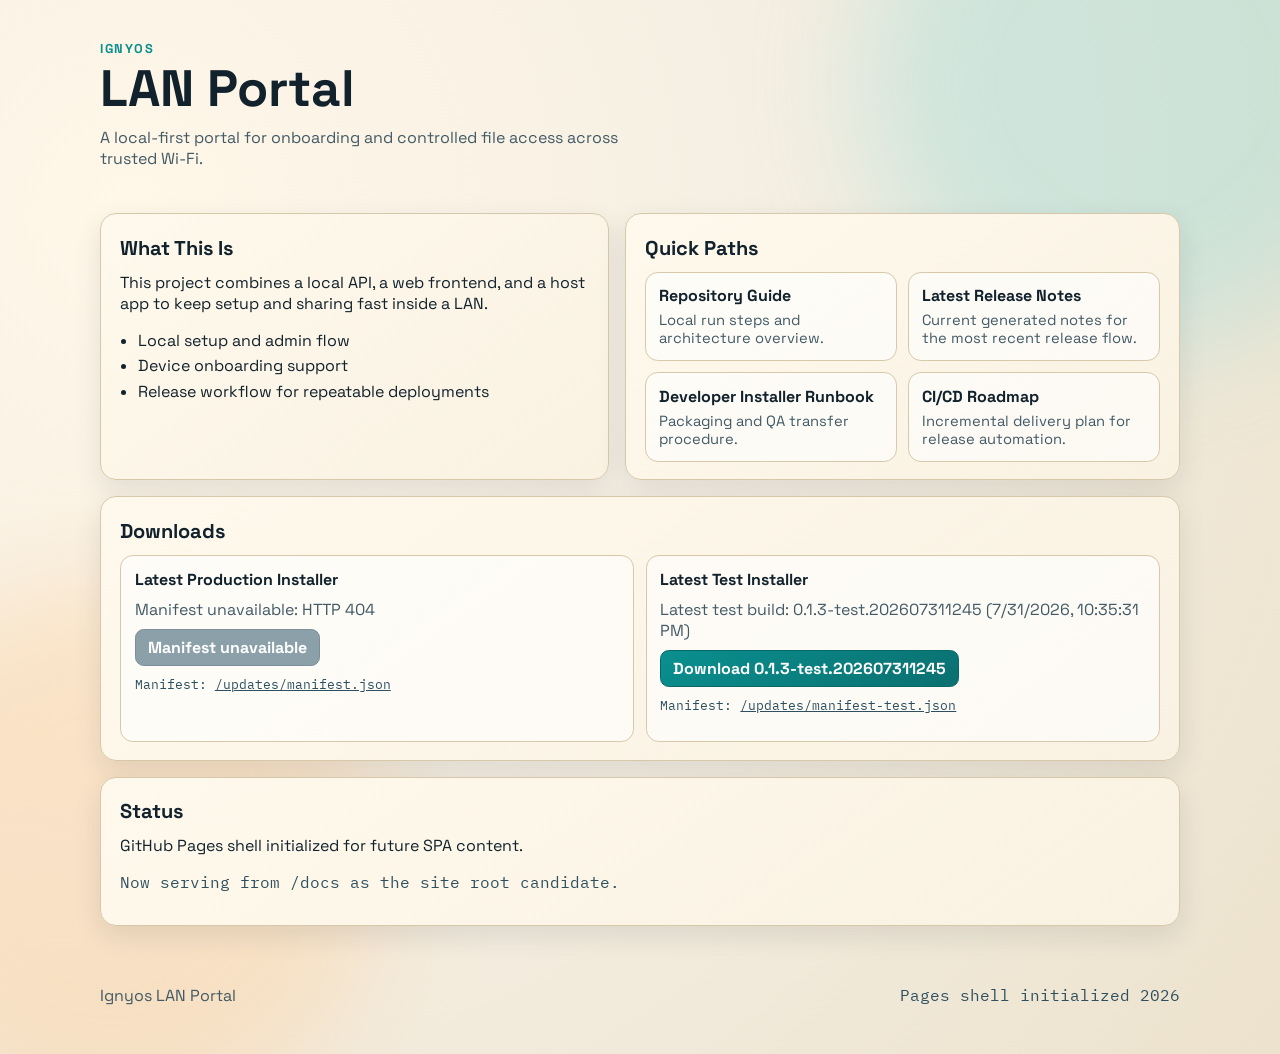
==== docs/index.html @ b9c3662c "ci/cd work" ====
<!doctype html>
<html lang="en">
<head>
  <meta charset="utf-8">
  <meta name="viewport" content="width=device-width, initial-scale=1">
  <title>Ignyos LAN Portal</title>
  <meta name="description" content="LAN-first file access and device onboarding for local networks.">
  <link rel="preconnect" href="https://fonts.googleapis.com">
  <link rel="preconnect" href="https://fonts.gstatic.com" crossorigin>
  <link href="https://fonts.googleapis.com/css2?family=Space+Grotesk:wght@400;500;700&family=IBM+Plex+Mono:wght@400;500&display=swap" rel="stylesheet">
  <link rel="stylesheet" href="./styles.css">
  <script>
    window.DEV_SITE_BANNER_CONFIG = {
      enabled: true,
      patterns: ['test-dev'],
      message: 'DEVELOPER PAGE',
      backgroundColor: '#b91c1c',
      textColor: '#ffffff',
      heightPx: 44
    };
  </script>
  <script src="./dev-site-banner.js?v=2026-08-02-16-04" defer></script>
</head>
<body>
  <div class="bg-shape bg-shape-a" aria-hidden="true"></div>
  <div class="bg-shape bg-shape-b" aria-hidden="true"></div>

  <header class="site-header">
    <div class="brand-row">
      <p class="kicker">Ignyos</p>
      <h1>LAN Portal</h1>
    </div>
    <p class="tagline">A local-first portal for onboarding and controlled file access across trusted Wi-Fi.</p>
  </header>

  <main class="layout">
    <section class="panel intro reveal">
      <h2>What This Is</h2>
      <p>
        This project combines a local API, a web frontend, and a host app to keep setup and sharing fast inside a LAN.
      </p>
      <ul>
        <li>Local setup and admin flow</li>
        <li>Device onboarding support</li>
        <li>Release workflow for repeatable deployments</li>
      </ul>
    </section>

    <section class="panel reveal delay-1">
      <h2>Quick Paths</h2>
      <div class="grid-links">
        <a href="../README.md" class="card-link">
          <span class="card-title">Repository Guide</span>
          <span class="card-copy">Local run steps and architecture overview.</span>
        </a>
        <a href="../.github/release/release-notes.md" class="card-link">
          <span class="card-title">Latest Release Notes</span>
          <span class="card-copy">Current generated notes for the most recent release flow.</span>
        </a>
        <a href="../.github/runbooks/developer-installer.md" class="card-link">
          <span class="card-title">Developer Installer Runbook</span>
          <span class="card-copy">Packaging and QA transfer procedure.</span>
        </a>
        <a href="../.github/roadmaps/cicd-roadmap.md" class="card-link">
          <span class="card-title">CI/CD Roadmap</span>
          <span class="card-copy">Incremental delivery plan for release automation.</span>
        </a>
      </div>
    </section>

    <section class="panel reveal delay-2">
      <h2>Downloads</h2>
      <div class="download-grid">
        <article class="download-card">
          <h3>Latest Production Installer</h3>
          <p id="prod-status" class="status-line">Loading manifest...</p>
          <a id="prod-download" class="download-link disabled" href="#" aria-disabled="true">Manifest unavailable</a>
          <p class="mono small">Manifest: <a href="./updates/manifest.json">/updates/manifest.json</a></p>
        </article>
        <article class="download-card">
          <h3>Latest Test Installer</h3>
          <p id="test-status" class="status-line">Loading manifest...</p>
          <a id="test-download" class="download-link disabled" href="#" aria-disabled="true">Manifest unavailable</a>
          <p class="mono small">Manifest: <a href="./updates/manifest-test.json">/updates/manifest-test.json</a></p>
        </article>
      </div>
    </section>

    <section class="panel reveal delay-2">
      <h2>Status</h2>
      <p>GitHub Pages shell initialized for future SPA content.</p>
      <p class="mono">Now serving from /docs as the site root candidate.</p>
    </section>
  </main>

  <footer class="site-footer">
    <p>Ignyos LAN Portal</p>
    <p class="mono" id="year-line"></p>
  </footer>

  <script src="./app.js"></script>
</body>
</html>
---- docs/styles.css ----
:root {
  --bg: #f5efe3;
  --surface: #fff9ed;
  --surface-2: #f9f2e2;
  --ink: #11222d;
  --muted: #425a66;
  --line: #d8c8aa;
  --accent: #0a8f8f;
  --accent-2: #f08a24;
  --shadow: 0 10px 28px rgba(17, 34, 45, 0.1);
}

* {
  box-sizing: border-box;
}

body {
  margin: 0;
  min-height: 100vh;
  font-family: "Space Grotesk", sans-serif;
  color: var(--ink);
  background: radial-gradient(circle at 10% 20%, #fff7e8 0%, #f5efe3 45%, #ece2cd 100%);
  overflow-x: hidden;
}

.bg-shape {
  position: fixed;
  width: 34rem;
  height: 34rem;
  border-radius: 50%;
  filter: blur(56px);
  opacity: 0.35;
  z-index: -1;
}

.bg-shape-a {
  top: -12rem;
  right: -8rem;
  background: #8fd9d9;
}

.bg-shape-b {
  bottom: -14rem;
  left: -10rem;
  background: #ffc98f;
}

.site-header {
  max-width: 70rem;
  margin: 0 auto;
  padding: 2.5rem 1.25rem 1rem;
}

.brand-row {
  display: flex;
  flex-direction: column;
  gap: 0.35rem;
}

.kicker {
  margin: 0;
  letter-spacing: 0.12em;
  text-transform: uppercase;
  color: var(--accent);
  font-size: 0.8rem;
  font-weight: 700;
}

h1 {
  margin: 0;
  font-size: clamp(2.1rem, 4vw, 3.6rem);
  line-height: 1;
}

.tagline {
  max-width: 52ch;
  color: var(--muted);
  margin-top: 0.85rem;
}

.layout {
  max-width: 70rem;
  margin: 0 auto;
  padding: 0.75rem 1.25rem 2.75rem;
  display: grid;
  gap: 1rem;
  grid-template-columns: 1.1fr 1.2fr;
}

.panel {
  background: linear-gradient(145deg, var(--surface), var(--surface-2));
  border: 1px solid var(--line);
  border-radius: 1rem;
  box-shadow: var(--shadow);
  padding: 1.1rem 1.2rem;
}

.panel:nth-child(3) {
  grid-column: 1 / -1;
}

.panel:nth-child(4) {
  grid-column: 1 / -1;
}

h2 {
  margin-top: 0.2rem;
  margin-bottom: 0.65rem;
  font-size: 1.25rem;
}

p {
  margin-top: 0.4rem;
}

ul {
  margin: 0.8rem 0 0;
  padding-left: 1.1rem;
}

li {
  margin: 0.28rem 0;
}

.grid-links {
  display: grid;
  grid-template-columns: repeat(2, minmax(0, 1fr));
  gap: 0.72rem;
}

.card-link {
  display: block;
  text-decoration: none;
  color: var(--ink);
  border: 1px solid var(--line);
  border-radius: 0.8rem;
  padding: 0.8rem;
  background: rgba(255, 255, 255, 0.62);
  transition: transform 180ms ease, border-color 180ms ease, background-color 180ms ease;
}

.card-link:hover {
  transform: translateY(-2px);
  border-color: var(--accent);
  background: rgba(255, 255, 255, 0.85);
}

.card-title {
  display: block;
  font-weight: 700;
  margin-bottom: 0.3rem;
}

.card-copy {
  display: block;
  color: var(--muted);
  font-size: 0.92rem;
}

.download-grid {
  display: grid;
  grid-template-columns: repeat(2, minmax(0, 1fr));
  gap: 0.72rem;
}

.download-card {
  border: 1px solid var(--line);
  border-radius: 0.8rem;
  padding: 0.85rem;
  background: rgba(255, 255, 255, 0.64);
}

.download-card h3 {
  margin: 0;
  font-size: 1rem;
}

.status-line {
  margin: 0.55rem 0;
  color: var(--muted);
}

.download-link {
  display: inline-block;
  text-decoration: none;
  color: #fff;
  background: linear-gradient(145deg, var(--accent), #0b7070);
  border: 1px solid #086868;
  border-radius: 0.55rem;
  padding: 0.45rem 0.75rem;
  font-weight: 700;
  transition: transform 180ms ease, filter 180ms ease;
}

.download-link:hover {
  transform: translateY(-1px);
  filter: brightness(1.04);
}

.download-link.disabled {
  background: #8ba0a9;
  border-color: #798f99;
  pointer-events: none;
}

.small {
  margin-top: 0.55rem;
  font-size: 0.84rem;
}

.small a {
  color: inherit;
}

.mono {
  font-family: "IBM Plex Mono", monospace;
  color: #2d4f5f;
}

.site-footer {
  max-width: 70rem;
  margin: 0 auto;
  padding: 0.5rem 1.25rem 2rem;
  display: flex;
  justify-content: space-between;
  align-items: baseline;
  gap: 0.8rem;
  color: var(--muted);
}

.reveal {
  opacity: 0;
  transform: translateY(14px);
  animation: rise 520ms ease forwards;
}

.delay-1 {
  animation-delay: 140ms;
}

.delay-2 {
  animation-delay: 240ms;
}

@keyframes rise {
  to {
    opacity: 1;
    transform: translateY(0);
  }
}

@media (max-width: 860px) {
  .layout {
    grid-template-columns: 1fr;
  }

  .panel:nth-child(3) {
    grid-column: auto;
  }

  .grid-links {
    grid-template-columns: 1fr;
  }

  .download-grid {
    grid-template-columns: 1fr;
  }

  .site-footer {
    flex-direction: column;
    align-items: flex-start;
  }
}
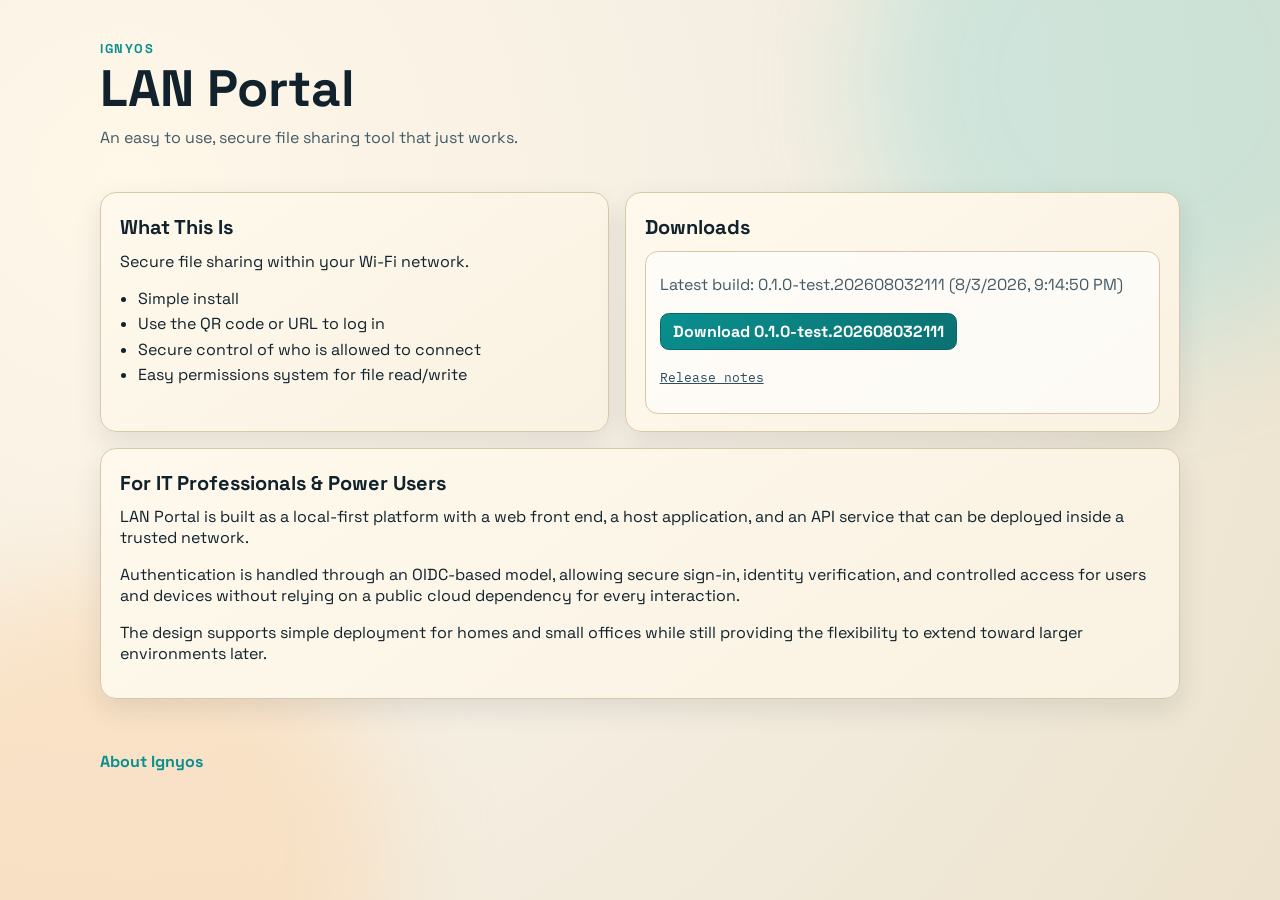
==== commit f430bd45: "update workflow for dev update splash page" ====
--- a/docs/index.html
+++ b/docs/index.html
@@ -3,8 +3,8 @@
 <head>
   <meta charset="utf-8">
   <meta name="viewport" content="width=device-width, initial-scale=1">
-  <title>Ignyos LAN Portal</title>
-  <meta name="description" content="LAN-first file access and device onboarding for local networks.">
+  <title>LAN Portal Downloads</title>
+  <meta name="description" content="Latest LAN Portal production and developer installers for trusted local networks.">
   <link rel="preconnect" href="https://fonts.googleapis.com">
   <link rel="preconnect" href="https://fonts.gstatic.com" crossorigin>
   <link href="https://fonts.googleapis.com/css2?family=Space+Grotesk:wght@400;500;700&family=IBM+Plex+Mono:wght@400;500&display=swap" rel="stylesheet">
@@ -30,71 +30,51 @@
       <p class="kicker">Ignyos</p>
       <h1>LAN Portal</h1>
     </div>
-    <p class="tagline">A local-first portal for onboarding and controlled file access across trusted Wi-Fi.</p>
+    <p class="tagline">An easy to use, secure file sharing tool that just works.</p>
   </header>
 
   <main class="layout">
     <section class="panel intro reveal">
       <h2>What This Is</h2>
       <p>
-        This project combines a local API, a web frontend, and a host app to keep setup and sharing fast inside a LAN.
+        Secure file sharing within your Wi‑Fi network.
       </p>
       <ul>
-        <li>Local setup and admin flow</li>
-        <li>Device onboarding support</li>
-        <li>Release workflow for repeatable deployments</li>
+        <li>Simple install</li>
+        <li>Use the QR code or URL to log in</li>
+        <li>Secure control of who is allowed to connect</li>
+        <li>Easy permissions system for file read/write</li>
       </ul>
     </section>
 
-    <section class="panel reveal delay-1">
-      <h2>Quick Paths</h2>
-      <div class="grid-links">
-        <a href="../README.md" class="card-link">
-          <span class="card-title">Repository Guide</span>
-          <span class="card-copy">Local run steps and architecture overview.</span>
-        </a>
-        <a href="../.github/release/release-notes.md" class="card-link">
-          <span class="card-title">Latest Release Notes</span>
-          <span class="card-copy">Current generated notes for the most recent release flow.</span>
-        </a>
-        <a href="../.github/runbooks/developer-installer.md" class="card-link">
-          <span class="card-title">Developer Installer Runbook</span>
-          <span class="card-copy">Packaging and QA transfer procedure.</span>
-        </a>
-        <a href="../.github/roadmaps/cicd-roadmap.md" class="card-link">
-          <span class="card-title">CI/CD Roadmap</span>
-          <span class="card-copy">Incremental delivery plan for release automation.</span>
-        </a>
+    <section class="panel reveal delay-2">
+      <h2>Downloads</h2>
+      <div class="download-card single-download-card">
+        <p id="download-status" class="status-line">Loading latest build...</p>
+        <a id="download-link" class="download-link disabled" href="#" aria-disabled="true">Download unavailable</a>
+        <p class="mono small">
+          <a id="release-notes-link" href="../.github/release/release-notes.md">Release notes</a>
+        </p>
       </div>
     </section>
 
     <section class="panel reveal delay-2">
-      <h2>Downloads</h2>
-      <div class="download-grid">
-        <article class="download-card">
-          <h3>Latest Production Installer</h3>
-          <p id="prod-status" class="status-line">Loading manifest...</p>
-          <a id="prod-download" class="download-link disabled" href="#" aria-disabled="true">Manifest unavailable</a>
-          <p class="mono small">Manifest: <a href="./updates/manifest.json">/updates/manifest.json</a></p>
-        </article>
-        <article class="download-card">
-          <h3>Latest Test Installer</h3>
-          <p id="test-status" class="status-line">Loading manifest...</p>
-          <a id="test-download" class="download-link disabled" href="#" aria-disabled="true">Manifest unavailable</a>
-          <p class="mono small">Manifest: <a href="./updates/manifest-test.json">/updates/manifest-test.json</a></p>
-        </article>
-      </div>
+      <h2>For IT Professionals &amp; Power Users</h2>
+      <p>
+        LAN Portal is built as a local-first platform with a web front end, a host application, and an API service that can be deployed inside a trusted network.
+      </p>
+      <p>
+        Authentication is handled through an OIDC-based model, allowing secure sign-in, identity verification, and controlled access for users and devices without relying on a public cloud dependency for every interaction.
+      </p>
+      <p>
+        The design supports simple deployment for homes and small offices while still providing the flexibility to extend toward larger environments later.
+      </p>
     </section>
 
-    <section class="panel reveal delay-2">
-      <h2>Status</h2>
-      <p>GitHub Pages shell initialized for future SPA content.</p>
-      <p class="mono">Now serving from /docs as the site root candidate.</p>
-    </section>
   </main>
 
   <footer class="site-footer">
-    <p>Ignyos LAN Portal</p>
+    <a href="https://ignyos.com" class="footer-link" target="_blank" rel="noopener noreferrer">About Ignyos</a>
     <p class="mono" id="year-line"></p>
   </footer>
 
--- a/docs/styles.css
+++ b/docs/styles.css
@@ -122,47 +122,6 @@
   margin: 0.28rem 0;
 }
 
-.grid-links {
-  display: grid;
-  grid-template-columns: repeat(2, minmax(0, 1fr));
-  gap: 0.72rem;
-}
-
-.card-link {
-  display: block;
-  text-decoration: none;
-  color: var(--ink);
-  border: 1px solid var(--line);
-  border-radius: 0.8rem;
-  padding: 0.8rem;
-  background: rgba(255, 255, 255, 0.62);
-  transition: transform 180ms ease, border-color 180ms ease, background-color 180ms ease;
-}
-
-.card-link:hover {
-  transform: translateY(-2px);
-  border-color: var(--accent);
-  background: rgba(255, 255, 255, 0.85);
-}
-
-.card-title {
-  display: block;
-  font-weight: 700;
-  margin-bottom: 0.3rem;
-}
-
-.card-copy {
-  display: block;
-  color: var(--muted);
-  font-size: 0.92rem;
-}
-
-.download-grid {
-  display: grid;
-  grid-template-columns: repeat(2, minmax(0, 1fr));
-  gap: 0.72rem;
-}
-
 .download-card {
   border: 1px solid var(--line);
   border-radius: 0.8rem;
@@ -170,9 +129,11 @@
   background: rgba(255, 255, 255, 0.64);
 }
 
-.download-card h3 {
-  margin: 0;
-  font-size: 1rem;
+.single-download-card {
+  display: flex;
+  flex-direction: column;
+  align-items: flex-start;
+  gap: 0.55rem;
 }
 
 .status-line {
@@ -228,6 +189,16 @@
   color: var(--muted);
 }
 
+.footer-link {
+  color: var(--accent);
+  text-decoration: none;
+  font-weight: 700;
+}
+
+.footer-link:hover {
+  text-decoration: underline;
+}
+
 .reveal {
   opacity: 0;
   transform: translateY(14px);
@@ -262,10 +233,6 @@
     grid-template-columns: 1fr;
   }
 
-  .download-grid {
-    grid-template-columns: 1fr;
-  }
-
   .site-footer {
     flex-direction: column;
     align-items: flex-start;
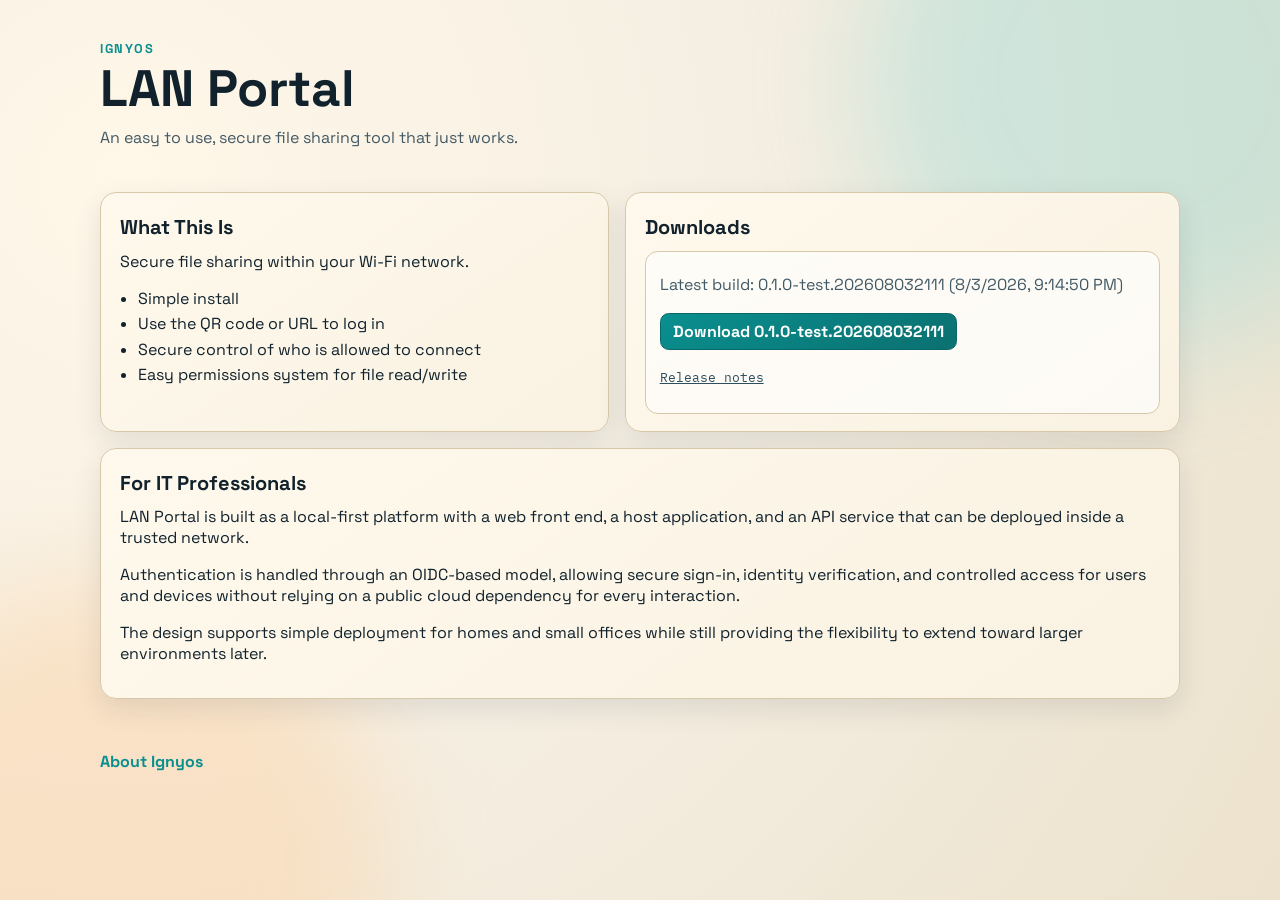
==== commit ab299cd1: "updates" ====
--- a/docs/index.html
+++ b/docs/index.html
@@ -59,7 +59,7 @@
     </section>
 
     <section class="panel reveal delay-2">
-      <h2>For IT Professionals &amp; Power Users</h2>
+      <h2>For IT Professionals</h2>
       <p>
         LAN Portal is built as a local-first platform with a web front end, a host application, and an API service that can be deployed inside a trusted network.
       </p>
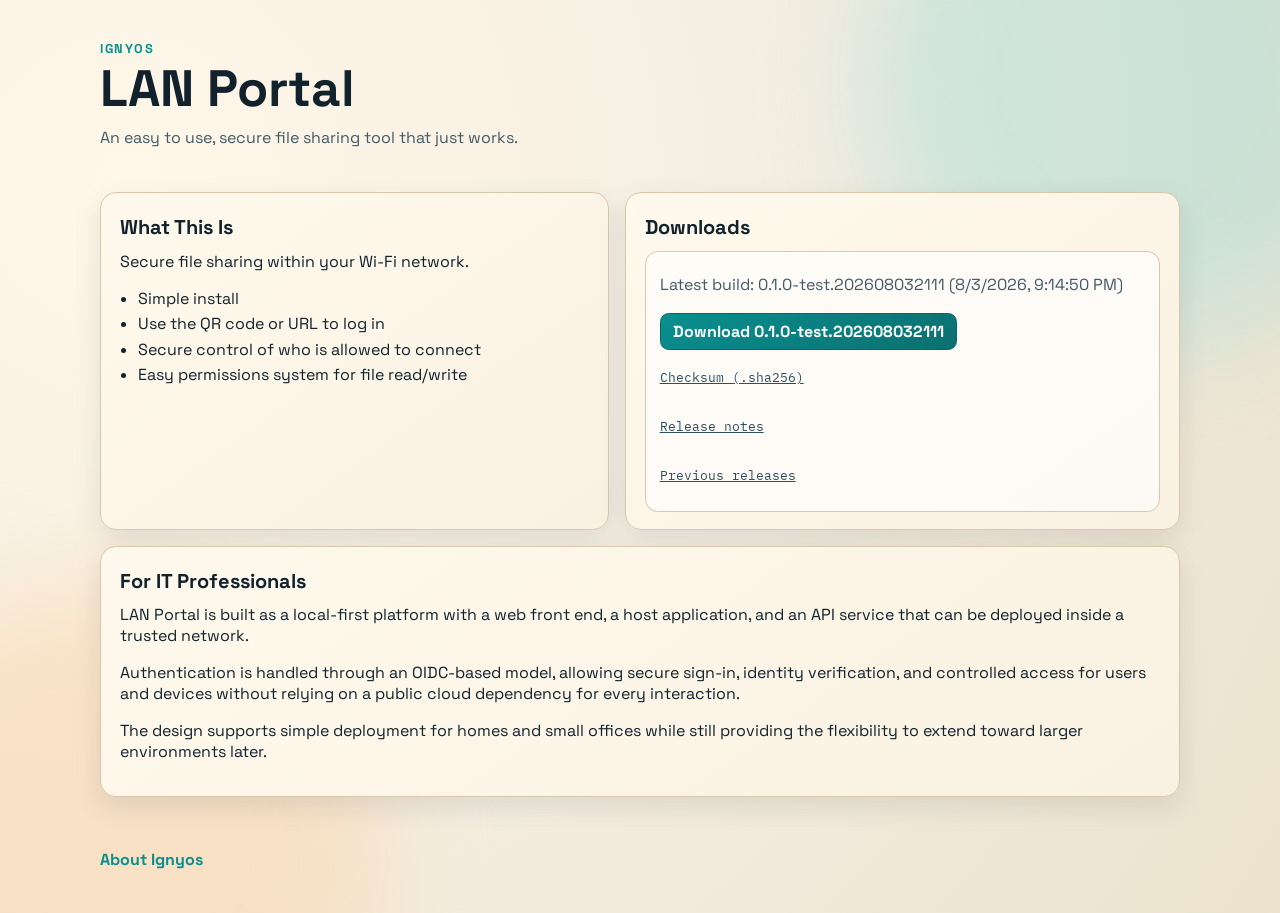
==== commit a9a9b01d: "update workflow" ====
--- a/docs/index.html
+++ b/docs/index.html
@@ -53,7 +53,13 @@
         <p id="download-status" class="status-line">Loading latest build...</p>
         <a id="download-link" class="download-link disabled" href="#" aria-disabled="true">Download unavailable</a>
         <p class="mono small">
+          <a id="checksum-link" class="disabled" href="#" aria-disabled="true">Checksum unavailable</a>
+        </p>
+        <p class="mono small">
           <a id="release-notes-link" href="../.github/release/release-notes.md">Release notes</a>
+        </p>
+        <p class="mono small">
+          <a href="./releases/" aria-label="View previous releases">Previous releases</a>
         </p>
       </div>
     </section>
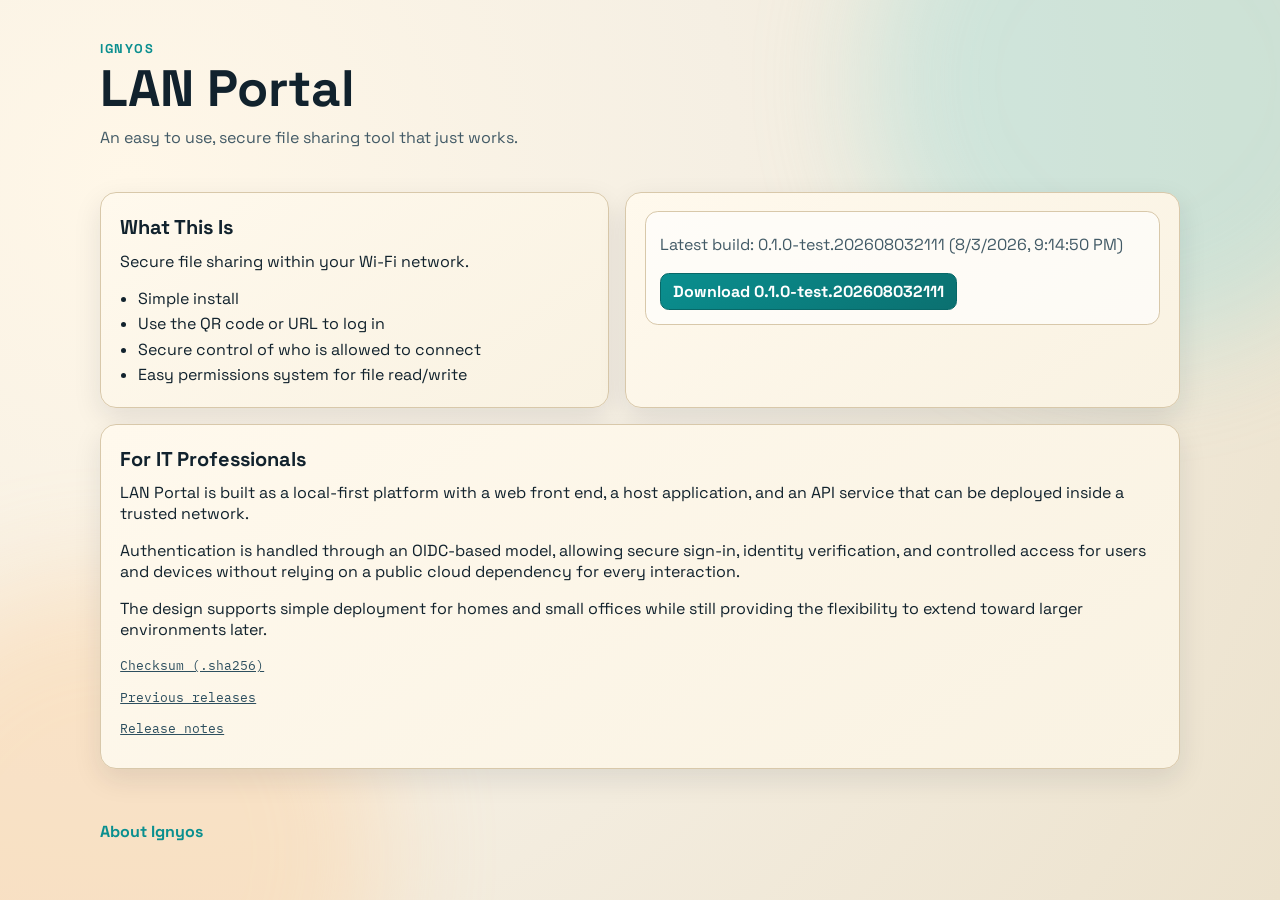
==== commit d11b54fb: "update landing page" ====
--- a/docs/index.html
+++ b/docs/index.html
@@ -48,19 +48,9 @@
     </section>
 
     <section class="panel reveal delay-2">
-      <h2>Downloads</h2>
       <div class="download-card single-download-card">
         <p id="download-status" class="status-line">Loading latest build...</p>
         <a id="download-link" class="download-link disabled" href="#" aria-disabled="true">Download unavailable</a>
-        <p class="mono small">
-          <a id="checksum-link" class="disabled" href="#" aria-disabled="true">Checksum unavailable</a>
-        </p>
-        <p class="mono small">
-          <a id="release-notes-link" href="../.github/release/release-notes.md">Release notes</a>
-        </p>
-        <p class="mono small">
-          <a href="./releases/" aria-label="View previous releases">Previous releases</a>
-        </p>
       </div>
     </section>
 
@@ -75,6 +65,15 @@
       <p>
         The design supports simple deployment for homes and small offices while still providing the flexibility to extend toward larger environments later.
       </p>
+      <p class="mono small">
+        <a id="checksum-link" class="disabled" href="#" aria-disabled="true">Checksum unavailable</a>
+      </p>
+      <p class="mono small">
+        <a href="./releases/" aria-label="View previous releases">Previous releases</a>
+      </p>
+      <p class="mono small">
+        <a id="release-notes-link" href="../.github/release/release-notes.md">Release notes</a>
+      </p>
     </section>
 
   </main>
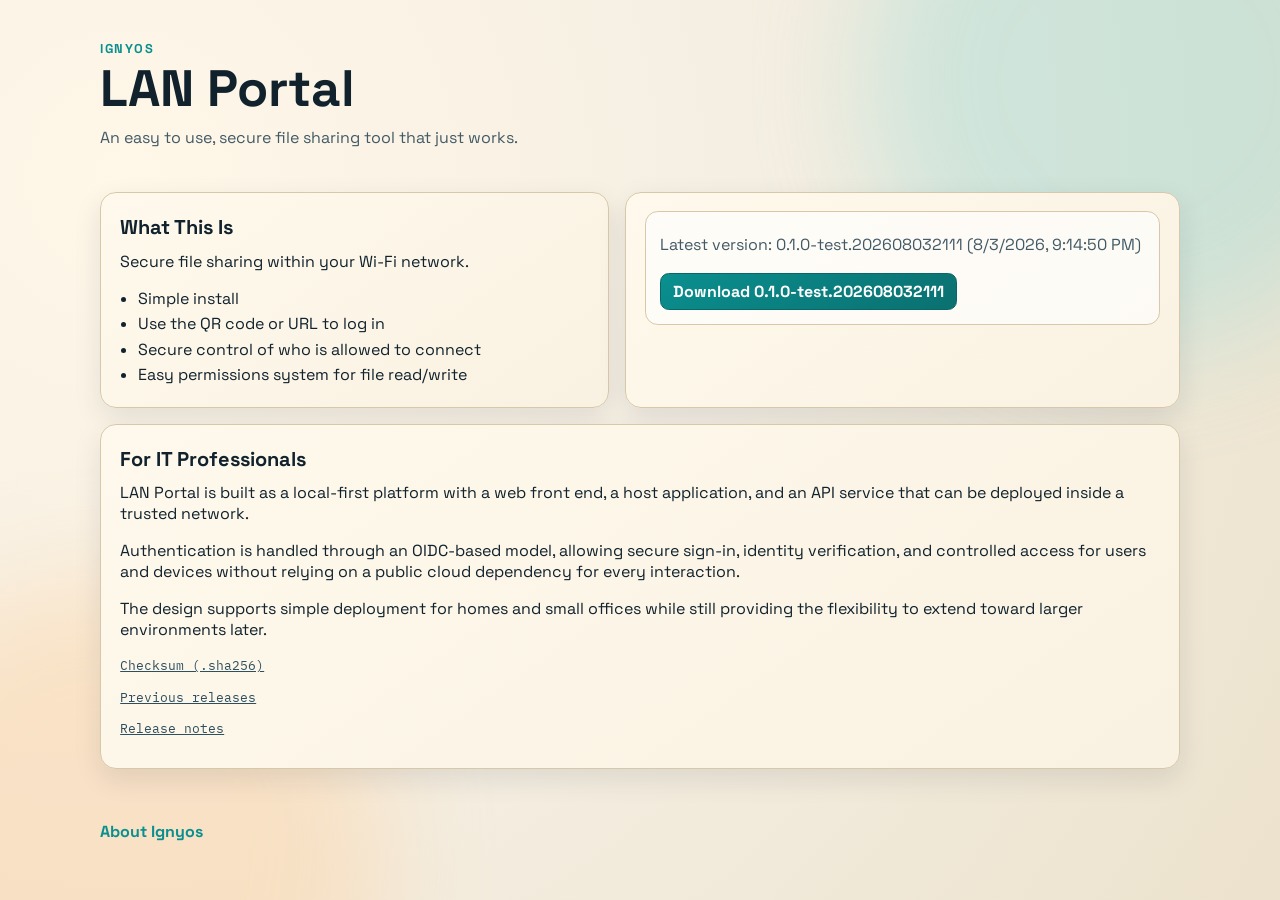
==== commit e0ea2c9b: "improve previous releases page" ====
--- a/docs/index.html
+++ b/docs/index.html
@@ -69,7 +69,7 @@
         <a id="checksum-link" class="disabled" href="#" aria-disabled="true">Checksum unavailable</a>
       </p>
       <p class="mono small">
-        <a href="./releases/" aria-label="View previous releases">Previous releases</a>
+        <a href="./releases/index.html" aria-label="View previous releases">Previous releases</a>
       </p>
       <p class="mono small">
         <a id="release-notes-link" href="../.github/release/release-notes.md">Release notes</a>
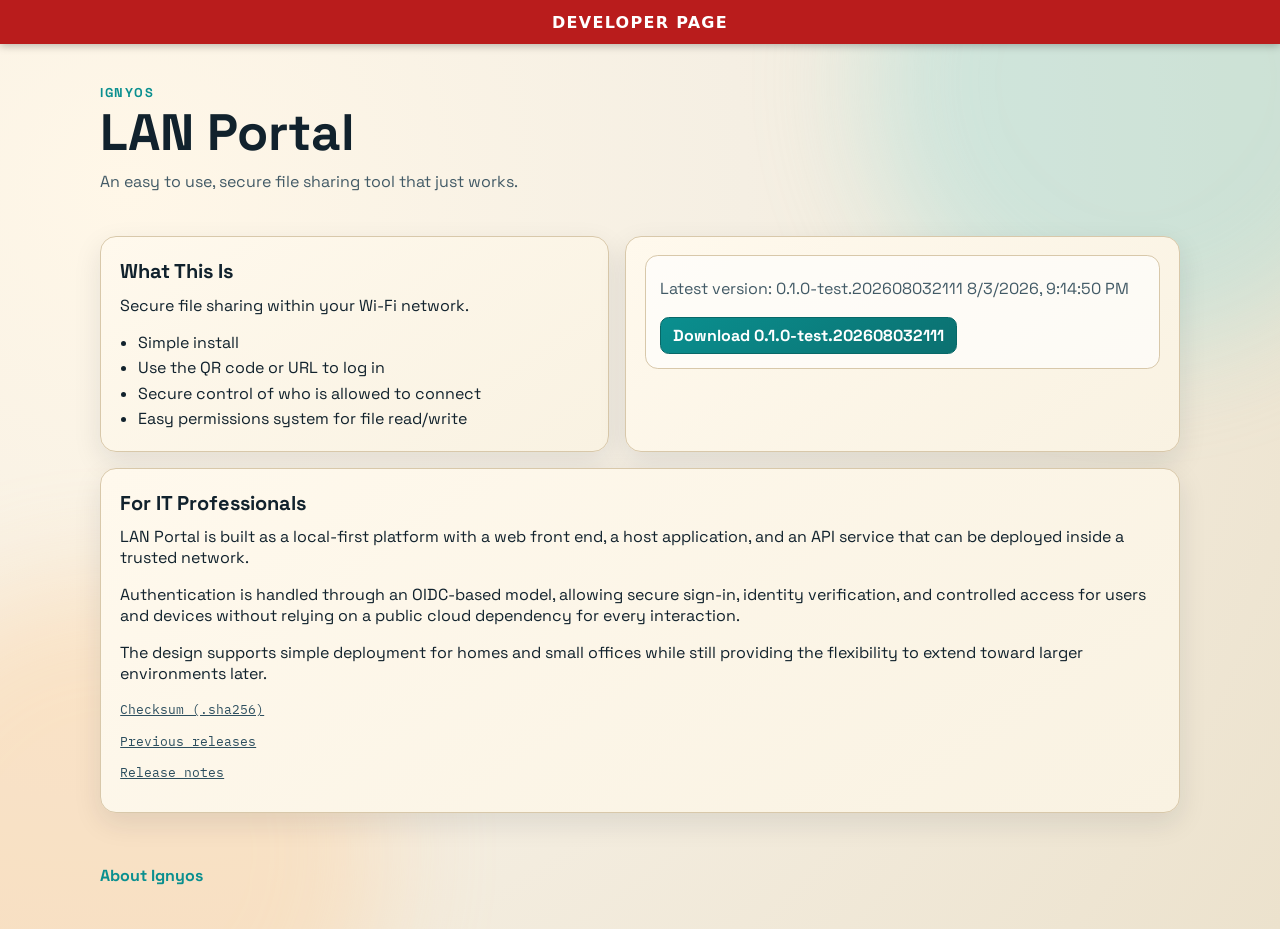
==== commit 07312a1e: "fixed bugs" ====
--- a/docs/index.html
+++ b/docs/index.html
@@ -12,11 +12,12 @@
   <script>
     window.DEV_SITE_BANNER_CONFIG = {
       enabled: true,
-      patterns: ['test-dev'],
+      patterns: ['test-dev', 'dev', 'test', 'localhost'],
       message: 'DEVELOPER PAGE',
       backgroundColor: '#b91c1c',
       textColor: '#ffffff',
-      heightPx: 44
+      heightPx: 44,
+      skipOnLocalhost: false
     };
   </script>
   <script src="./dev-site-banner.js?v=2026-08-02-16-04" defer></script>
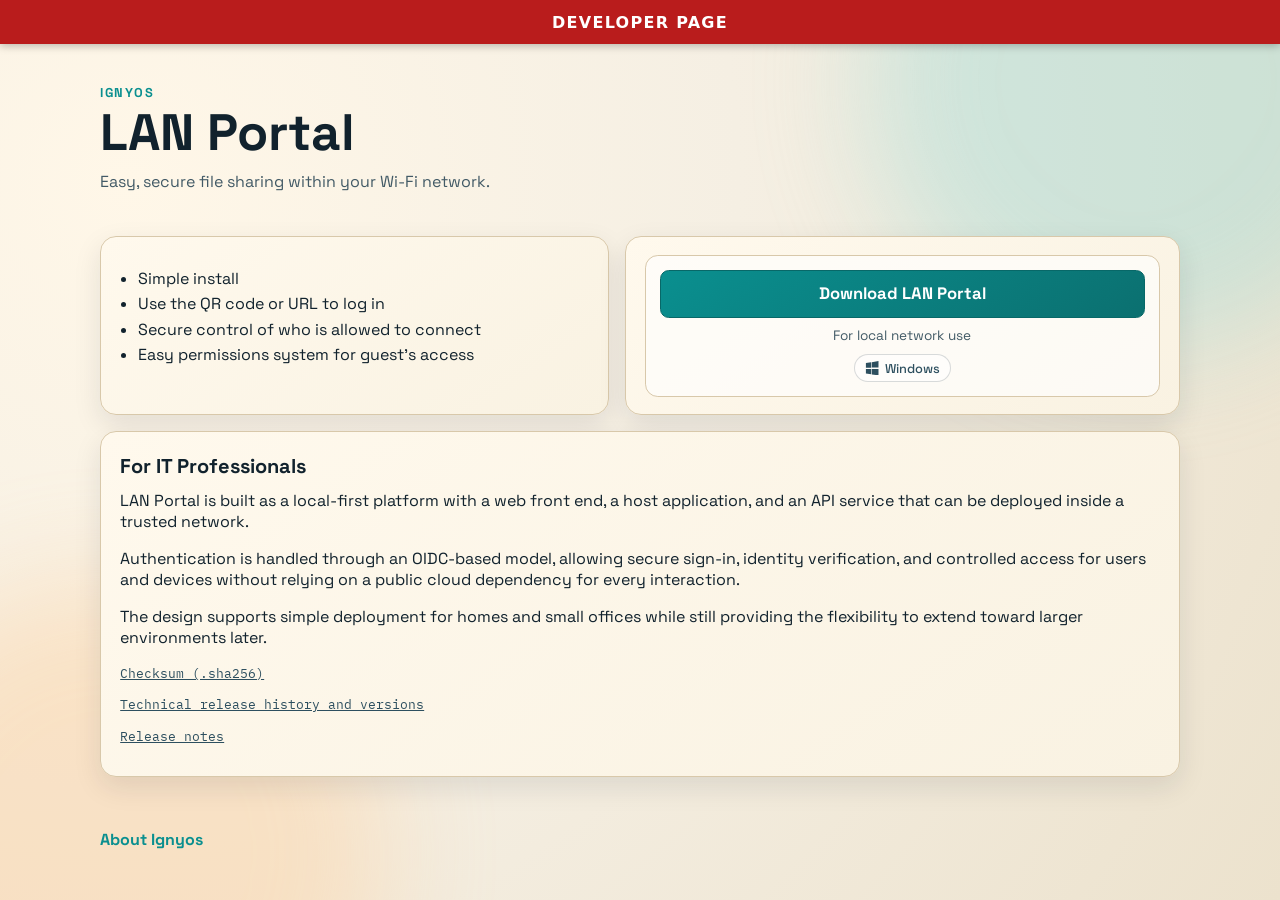
==== commit 58418b55: "clean styles and remove complexity" ====
--- a/docs/index.html
+++ b/docs/index.html
@@ -31,27 +31,29 @@
       <p class="kicker">Ignyos</p>
       <h1>LAN Portal</h1>
     </div>
-    <p class="tagline">An easy to use, secure file sharing tool that just works.</p>
+    <p class="tagline">Easy, secure file sharing within your Wi-Fi network.</p>
   </header>
 
   <main class="layout">
     <section class="panel intro reveal">
-      <h2>What This Is</h2>
-      <p>
-        Secure file sharing within your Wi‑Fi network.
-      </p>
       <ul>
         <li>Simple install</li>
         <li>Use the QR code or URL to log in</li>
         <li>Secure control of who is allowed to connect</li>
-        <li>Easy permissions system for file read/write</li>
+        <li>Easy permissions system for guest's access</li>
       </ul>
     </section>
 
     <section class="panel reveal delay-2">
       <div class="download-card single-download-card">
-        <p id="download-status" class="status-line">Loading latest build...</p>
-        <a id="download-link" class="download-link disabled" href="#" aria-disabled="true">Download unavailable</a>
+        <a id="download-link" class="download-link disabled" href="#" aria-disabled="true">Download LAN Portal</a>
+        <p class="download-subtext">For local network use</p>
+        <div class="platform-chip" aria-label="Windows">
+          <svg viewBox="0 0 16 16" aria-hidden="true" focusable="false">
+            <path d="M1 2.3 6.9 1.4v6H1zM7.6 1.3 15 0v7.1H7.6zM1 8.8h5.9v6L1 13.9zM7.6 8.8H15V16l-7.4-1.1z"/>
+          </svg>
+          <span>Windows</span>
+        </div>
       </div>
     </section>
 
@@ -70,7 +72,7 @@
         <a id="checksum-link" class="disabled" href="#" aria-disabled="true">Checksum unavailable</a>
       </p>
       <p class="mono small">
-        <a href="./releases/index.html" aria-label="View previous releases">Previous releases</a>
+        <a href="./releases/index.html" aria-label="View technical release history">Technical release history and versions</a>
       </p>
       <p class="mono small">
         <a id="release-notes-link" href="../.github/release/release-notes.md">Release notes</a>
--- a/docs/styles.css
+++ b/docs/styles.css
@@ -132,24 +132,21 @@
 .single-download-card {
   display: flex;
   flex-direction: column;
-  align-items: flex-start;
-  gap: 0.55rem;
-}
-
-.status-line {
-  margin: 0.55rem 0;
-  color: var(--muted);
+  align-items: stretch;
+  gap: 0.6rem;
 }
 
 .download-link {
-  display: inline-block;
+  display: block;
   text-decoration: none;
   color: #fff;
   background: linear-gradient(145deg, var(--accent), #0b7070);
   border: 1px solid #086868;
   border-radius: 0.55rem;
-  padding: 0.45rem 0.75rem;
+  padding: 0.78rem 1rem;
   font-weight: 700;
+  font-size: 1.04rem;
+  text-align: center;
   transition: transform 180ms ease, filter 180ms ease;
 }
 
@@ -162,6 +159,33 @@
   background: #8ba0a9;
   border-color: #798f99;
   pointer-events: none;
+}
+
+.download-subtext {
+  margin: 0;
+  text-align: center;
+  font-size: 0.85rem;
+  color: var(--muted);
+}
+
+.platform-chip {
+  margin: 0 auto;
+  display: inline-flex;
+  align-items: center;
+  gap: 0.4rem;
+  padding: 0.3rem 0.6rem;
+  border-radius: 999px;
+  border: 1px solid rgba(17, 34, 45, 0.16);
+  color: #2d4f5f;
+  background: rgba(255, 255, 255, 0.55);
+  font-size: 0.8rem;
+  font-weight: 500;
+}
+
+.platform-chip svg {
+  width: 0.9rem;
+  height: 0.9rem;
+  fill: currentColor;
 }
 
 .small {
